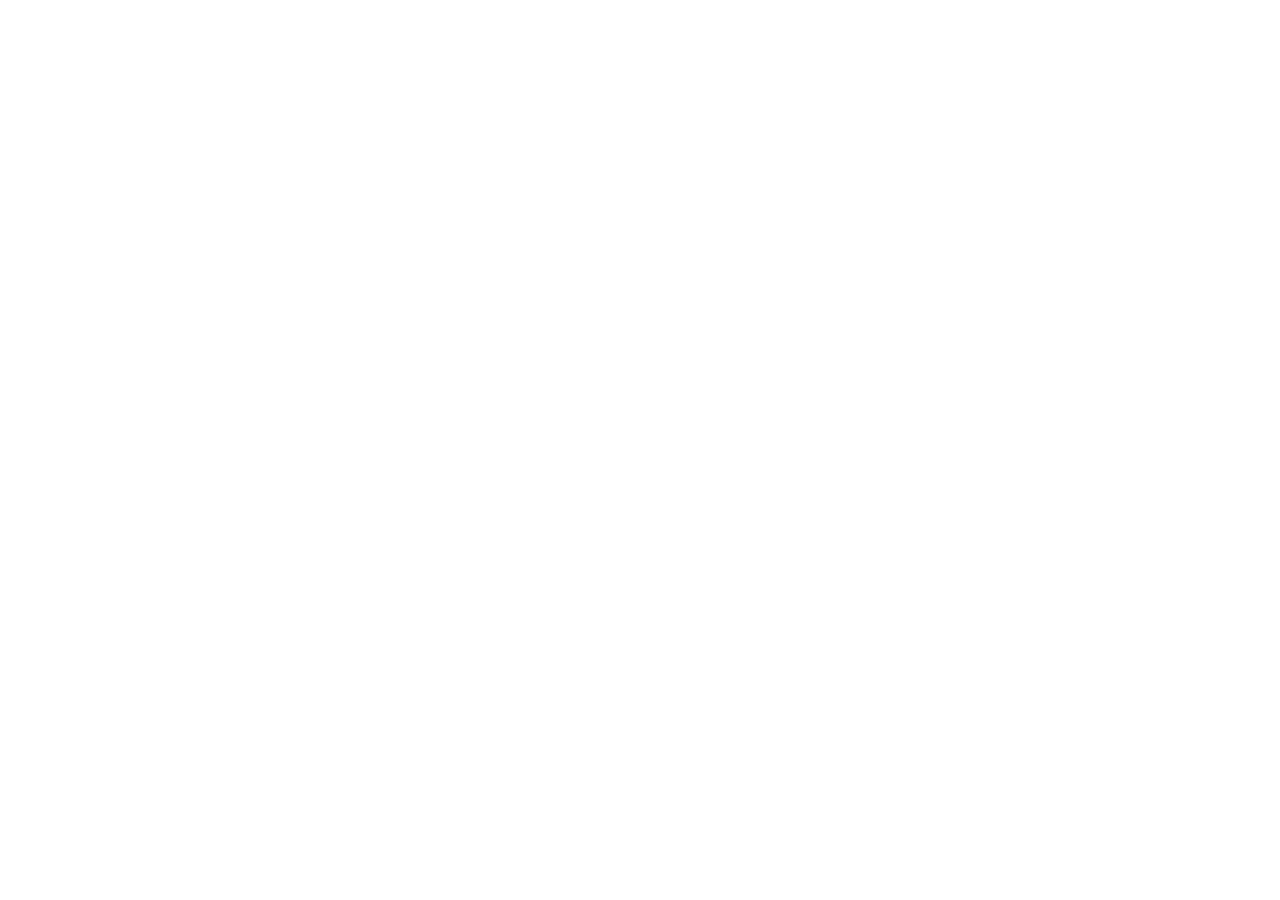
==== simulation/index.html @ abfbb619 "https://virtual-labs.github.io/exp-greedy-knapsack-dei click on the link to test your code." ====
<!DOCTYPE html>
<html>
<head>
	<!-- Add CSS at the head of HTML file -->
    <link rel="stylesheet" href="./css/main.css">
</head>
<body>
		<!-- Your code goes here-->

	<!-- Add JS at the bottom of HTML file --> 
        <script src="./js/main.js"></script>
<script src="../assets/js/iframeResize.js"></script>
        
        </body>
</html>
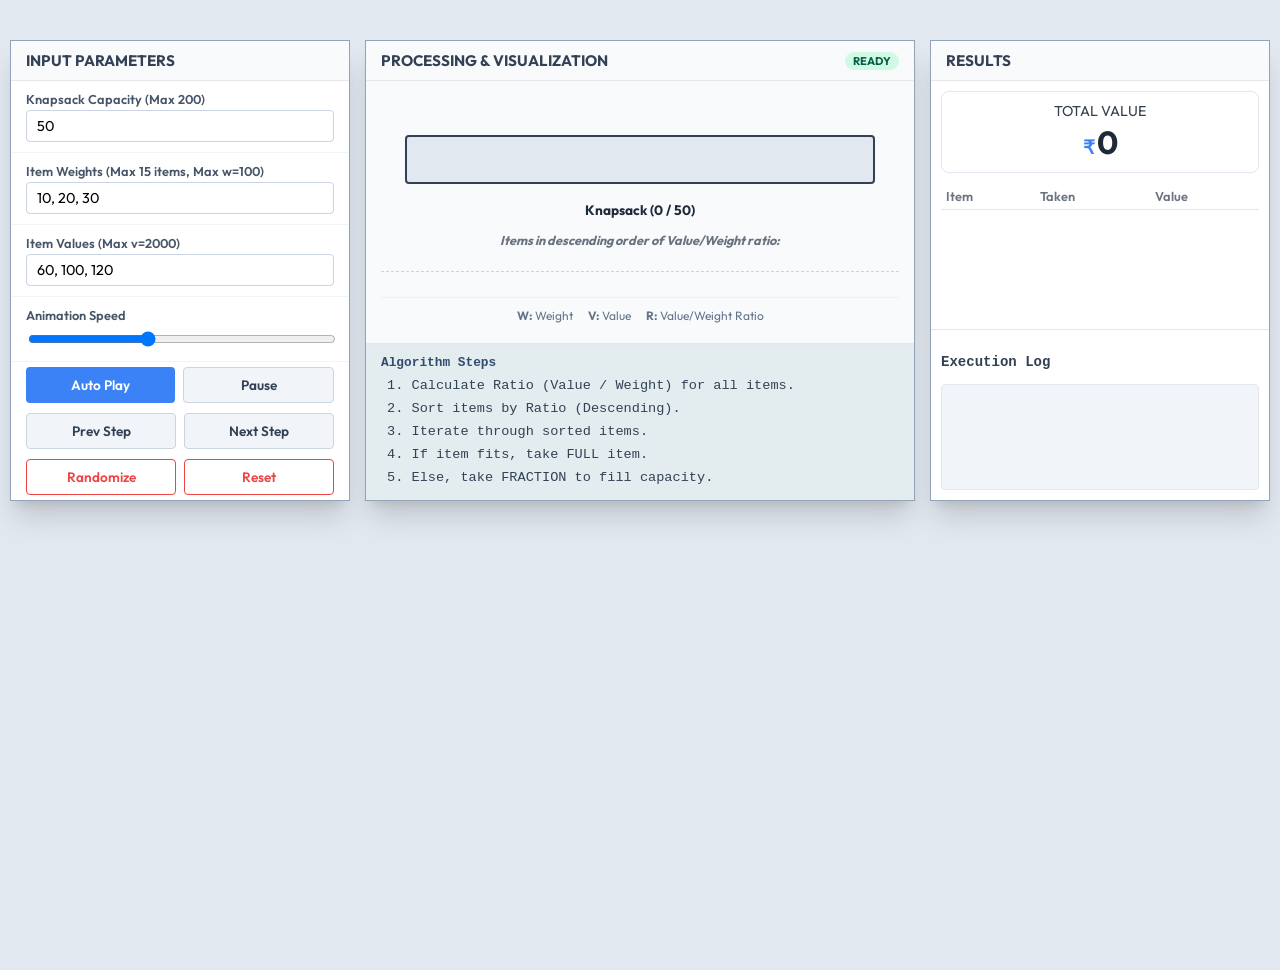
==== commit 378c84a8: "https://virtual-labs.github.io/exp-greedy-knapsack-dei click on the link to test your code." ====
--- a/simulation/index.html
+++ b/simulation/index.html
@@ -1,15 +1,199 @@
-<!DOCTYPE html>
-<html>
-<head>
-	<!-- Add CSS at the head of HTML file -->
-    <link rel="stylesheet" href="./css/main.css">
-</head>
-<body>
-		<!-- Your code goes here-->
-
-	<!-- Add JS at the bottom of HTML file --> 
-        <script src="./js/main.js"></script>
+<!DOCTYPE html>
+<html lang="en">
+
+<head>
+	<meta charset="UTF-8">
+	<meta name="viewport" content="width=device-width, initial-scale=1.0">
+	<title>Fractional Knapsack Simulation</title>
+
+	<!-- Google Fonts -->
+	<link rel="preconnect" href="https://fonts.googleapis.com">
+	<link rel="preconnect" href="https://fonts.gstatic.com" crossorigin>
+	<link href="https://fonts.googleapis.com/css2?family=Outfit:wght@300;400;600;700&display=swap" rel="stylesheet">
+
+	<link rel="stylesheet" href="css/main.css">
+</head>
+
+<body>
+
+<!-- Knapsack Explanation Popup -->
+<div id="knapsackPopup" style="
+    display:none;
+    position: absolute;
+    top: 10px;
+    left: 50%;
+    transform: translateX(-50%);
+    background: #ffffff;
+    border: 2px solid #3b82f6;
+    border-radius: 8px;
+    box-shadow: 0 10px 25px rgba(0,0,0,0.25);
+    padding: 16px 18px;
+    width: 420px;
+    z-index: 50;
+">
+    <h3 style="margin:0 0 8px;color:#1e40af;">
+        Why is the Knapsack not fully filled?
+    </h3>
+
+    <p style="font-size:0.85rem; color:#334155; line-height:1.5; margin:0;">
+        The total weight of all available items is
+        <b>less than the knapsack capacity</b>.
+        Since no more items are available (even fractionally),
+        the knapsack remains partially empty.
+    </p>
+
+    <p style="font-size:0.85rem; color:#334155; line-height:1.5;">
+        This is a <b>valid optimal outcome</b> in the Fractional Knapsack algorithm.
+    </p>
+
+    <div style="text-align:right;">
+        <button onclick="closeKnapsackPopup()" style="
+            padding:5px 12px;
+            background:#3b82f6;
+            color:white;
+            border:none;
+            border-radius:4px;
+            cursor:pointer;
+            font-size:0.8rem;
+        ">
+            OK
+        </button>
+    </div>
+</div>
+
+
+<body>
+
+	<div class="app-container">
+		<div class="main-grid">
+
+			<!-- INPUT PANEL -->
+			<div class="glass-panel input-panel">
+				<div class="panel-header">
+					<h2>Input Parameters</h2>
+				</div>
+
+				<div class="input-group">
+					<label for="capacity">Knapsack Capacity (Max 200)</label>
+					<input type="number" id="capacity" value="50" min="1" max="200" placeholder="1-200">
+				</div>
+
+				<div class="input-group">
+					<label for="weights">Item Weights (Max 15 items, Max w=100)</label>
+					<input type="text" id="weights" value="10, 20, 30" placeholder="e.g. 10, 20, 30">
+				</div>
+
+				<div class="input-group">
+					<label for="values">Item Values (Max v=2000)</label>
+					<input type="text" id="values" value="60, 100, 120" placeholder="e.g. 60, 100, 120">
+				</div>
+
+				<div class="input-group">
+					<label for="speedRange">Animation Speed</label>
+					<input type="range" id="speedSlider" min="50" max="2000" step="1" value="800" />
+
+					<div class="range-labels">
+					</div>
+				</div>
+
+				<div class="btn-group">
+					<button id="autoPlayBtn" class="primary-btn">Auto Play</button>
+					<button id="pauseBtn" class="secondary-btn">Pause</button>
+				</div>
+				<div class="btn-group sub-controls">
+					<button id="prevBtn" class="secondary-btn">Prev Step</button>
+					<button id="nextBtn" class="secondary-btn">Next Step</button>
+				</div>
+				<div class="btn-group">
+					<button id="randomBtn" class="outline-btn">Randomize</button>
+					<button id="resetBtn" class="outline-btn">Reset</button>
+				</div>
+			</div>
+
+			<!-- PROCESSING PANEL -->
+			<div class="glass-panel processing-panel">
+				<div class="panel-header">
+					<h2>Processing & Visualization</h2>
+					<span id="statusTag" class="status-tag">Ready</span>
+				</div>
+
+				<div class="viz-container" id="vizContainer">
+
+					<div class="items-pool-section">
+						<div class="section-label">Items in descending order of Value/Weight ratio:</div>
+						<div id="itemsContainer" class="items-row">
+							<!-- JS will inject items here -->
+						</div>
+					</div>
+
+					<div class="knapsack-wrapper">
+						<div class="knapsack-container">
+							<div id="knapsackFill" class="knapsack-fill"></div>
+						</div>
+						<div class="knapsack-label">Knapsack (<span id="currentWeightDisplay">0</span> / <span
+								id="capacityDisplay">50</span>)</div>
+					</div>
+
+					<div class="viz-legend">
+						<span><b>W:</b> Weight</span>
+						<span><b>V:</b> Value</span>
+						<span><b>R:</b> Value/Weight Ratio</span>
+					</div>
+				</div>
+
+				<!-- Algorithm Steps -->
+				<div class="pseudocode-section">
+					<h3>Algorithm Steps</h3>
+					<ul class="steps-list">
+						<li id="step-0">1. Calculate Ratio (Value / Weight) for all items.</li>
+						<li id="step-1">2. Sort items by Ratio (Descending).</li>
+						<li id="step-2">3. Iterate through sorted items.</li>
+						<li id="step-3">4. If item fits, take FULL item.</li>
+						<li id="step-4">5. Else, take FRACTION to fill capacity.</li>
+					</ul>
+				</div>
+			</div>
+
+			<!-- OUTPUT PANEL -->
+			<div class="glass-panel output-panel">
+				<div class="panel-header">
+					<h2>Results</h2>
+				</div>
+
+				<div class="result-card">
+					<h3>Total Value</h3>
+					<div id="totalValueCheck" class="total-value">0</div>
+				</div>
+
+				<div class="result-details">
+					<div id="resultList" class="result-list">
+						<!-- Table will go here -->
+						<table class="result-table">
+							<thead>
+								<tr>
+									<th>Item</th>
+									<th>Taken</th>
+									<th>Value</th>
+								</tr>
+							</thead>
+							<tbody id="resultBody">
+							</tbody>
+						</table>
+					</div>
+				</div>
+
+				<div class="log-console">
+					<h3>Execution Log</h3>
+					<div id="logArea" class="log-area"></div>
+				</div>
+			</div>
+
+		</div>
+	</div>
+
+	<script src="js/main.js"></script>
 <script src="../assets/js/iframeResize.js"></script>
         
-        </body>
-</html>
+        </body>
+
+</html>
--- a/simulation/css/main.css
+++ b/simulation/css/main.css
@@ -0,0 +1,590 @@
+:root {
+    --primary-color: #3b82f6;
+    --primary-hover: #2563eb;
+    --secondary-color: #64748b;
+    --accent-color: #0ea5e9;
+    --panel-bg: #ffffff;
+    --text-main: #1f2937;
+    --text-muted: #6b7280;
+    --border-color: #e5e7eb;
+    --shadow: 0 4px 6px -1px rgba(0, 0, 0, 0.1), 0 2px 4px -1px rgba(0, 0, 0, 0.06);
+    --radius: 8px;
+    --font-heading: 'Outfit', sans-serif;
+    --font-body: 'Outfit', sans-serif;
+}
+
+body {
+    margin: 0;
+    padding: 0;
+    font-family: var(--font-body);
+    background: #e2e8f0;
+    /* Darker background for better contrast */
+    background-size: cover;
+    background-attachment: fixed;
+    background-position: center 6px;
+    color: var(--text-main);
+    min-height: 100vh;
+    overflow-x: hidden;
+    overflow-y: auto;
+}
+
+/* MAIN LAYOUT */
+.app-container {
+    max-width: 1400px;
+    margin: 30px auto 40px auto;
+    padding: 10px;
+    display: flex;
+    flex-direction: column;
+    min-height: 100vh;
+    box-sizing: border-box;
+    justify-content: flex-start;
+}
+
+.main-grid {
+    display: grid;
+    grid-template-columns: 340px 1fr 340px;
+    gap: 15px;
+    /* Reduced gap */
+    min-height: auto;
+    overflow: visible;
+}
+
+/* PANELS */
+.glass-panel {
+    background: var(--panel-bg);
+    box-shadow: 0 20px 25px -5px rgba(0, 0, 0, 0.15), 0 8px 10px -6px rgba(0, 0, 0, 0.1);
+    /* Stronger shadow */
+    border: 1px solid #94a3b8;
+    /* Darker border */
+    display: flex;
+    flex-direction: column;
+    overflow: visible;
+    /* Reduced min heights specifically */
+}
+
+.panel-header {
+    padding: 10px 15px;
+    /* Compact */
+    background: #f8fafc;
+    border-bottom: 1px solid var(--border-color);
+    display: flex;
+    justify-content: space-between;
+    align-items: center;
+}
+
+.panel-header h2 {
+    margin: 0;
+    font-size: 0.95rem;
+    /* Slightly smaller */
+    font-weight: 700;
+    color: #334155;
+    text-transform: uppercase;
+}
+
+/* INPUT STYLES */
+.input-panel {
+    padding: 0;
+}
+
+.input-panel .input-group {
+    padding: 10px 15px;
+    /* Compact */
+    border-bottom: 1px solid #f1f5f9;
+}
+
+.input-panel label {
+    display: block;
+    margin-bottom: 3px;
+    font-size: 0.8rem;
+    font-weight: 600;
+    color: #475569;
+}
+
+.input-panel input[type="text"],
+.input-panel input[type="number"] {
+    width: 100%;
+    padding: 6px 10px;
+    border: 1px solid #cbd5e1;
+    border-radius: 4px;
+    font-family: var(--font-body);
+    font-size: 0.9rem;
+    outline: none;
+    box-sizing: border-box;
+    background: #ffffff;
+}
+
+input[type="range"] {
+    width: 100%;
+    margin-top: 5px;
+    cursor: pointer;
+}
+
+/* BUTTONS */
+.btn-group {
+    padding: 5px 15px;
+    display: flex;
+    gap: 8px;
+    justify-content: stretch;
+}
+
+.sub-controls {
+    padding: 5px 15px;
+}
+
+button {
+    padding: 8px;
+    border: none;
+    border-radius: 4px;
+    font-family: var(--font-body);
+    font-weight: 600;
+    cursor: pointer;
+    font-size: 0.85rem;
+    flex: 1;
+}
+
+.primary-btn {
+    background: var(--primary-color);
+    color: white;
+}
+
+.primary-btn:hover {
+    background: var(--primary-hover);
+}
+
+.secondary-btn {
+    background: #f1f5f9;
+    color: #334155;
+    border: 1px solid #cbd5e1;
+}
+
+.secondary-btn:hover {
+    background: #e2e8f0;
+}
+
+.outline-btn {
+    background: white;
+    border: 1px solid #ef4444;
+    color: #ef4444;
+}
+
+.outline-btn:hover {
+    background: #fef2f2;
+}
+
+/* PROCESSING VISUALIZATION */
+.processing-panel {
+    display: flex;
+    flex-direction: column;
+}
+
+.viz-container {
+    flex: 2;
+    background: #f8fafc;
+    border-bottom: 1px solid var(--border-color);
+    display: flex;
+    flex-direction: column;
+    align-items: center;
+    justify-content: flex-start;
+    padding: 15px;
+    overflow-y: auto;
+    /* User request: Make middle section scrollable */
+    position: relative;
+    justify-content: start;
+    /* Reset from evenly */
+}
+
+.items-pool-section {
+    width: 100%;
+    border-bottom: 1px dashed #cbd5e1;
+    display: flex;
+    flex-direction: column;
+    align-items: center;
+    padding-bottom: 15px;
+    margin-bottom: 15px;
+    margin-top: 25px;
+    order: 2;
+}
+
+.section-label {
+    font-size: 0.8rem;
+    color: var(--text-muted);
+    margin-bottom: 8px;
+    font-weight: 700;
+    font-style: italic;
+    width: 100%;
+    text-align: center;
+}
+
+.items-row {
+    display: flex;
+    flex-wrap: wrap;
+    gap: 8px;
+    justify-content: center;
+}
+
+/* ITEM CARD */
+.item-card {
+    width: 60px;
+    /* Smaller */
+    background: white;
+    border: 1px solid #e2e8f0;
+    border-radius: 4px;
+    text-align: center;
+    padding: 4px;
+    box-shadow: 0 1px 2px rgba(0, 0, 0, 0.1);
+    transition: transform 0.2s;
+    display: flex;
+    flex-direction: column;
+    align-items: center;
+}
+
+.item-card.active {
+    border-color: var(--primary-color);
+    box-shadow: 0 0 0 2px var(--primary-color);
+    transform: translateY(-2px);
+}
+
+.item-card.taken {
+    background: #f0fdf4;
+    border-color: #22c55e;
+    opacity: 0.7;
+}
+
+.item-visual {
+    width: 100%;
+    height: 30px;
+    border-radius: 2px;
+    margin-bottom: 2px;
+    color: white;
+    font-size: 0.7rem;
+    display: flex;
+    align-items: center;
+    justify-content: center;
+    font-weight: bold;
+    flex-shrink: 0;
+}
+
+.item-info {
+    font-size: 0.65rem;
+    color: #334155;
+}
+
+.item-ratio {
+    font-size: 0.6rem;
+    color: var(--primary-color);
+    font-weight: 700;
+}
+
+/* KNAPSACK */
+.knapsack-wrapper {
+    display: flex;
+    flex-direction: column;
+    align-items: center;
+    width: 90%;
+    margin-bottom: 15px;
+    order: 1;
+}
+
+.knapsack-container {
+    width: 100%;
+    height: 40px;
+    /* Slightly smaller but not 35 */
+    border: 2px solid #334155;
+    border-radius: 4px;
+    background: #e2e8f0;
+    position: relative;
+    overflow: hidden;
+}
+
+.knapsack-fill {
+    height: 100%;
+    width: 0%;
+    background: repeating-linear-gradient(45deg, var(--accent-color), var(--accent-color) 10px, #0891b2 10px, #0891b2 20px);
+    transition: width 0.3s ease-in-out;
+}
+
+.knapsack-label {
+    position: absolute;
+    width: 100%;
+    text-align: center;
+    top: 50%;
+    transform: translateY(-50%);
+    font-weight: bold;
+    color: #0f172a;
+    pointer-events: none;
+    z-index: 5;
+    font-size: 0.8rem;
+}
+
+/* LEGEND */
+/* LEGEND */
+.viz-legend {
+    position: relative;
+    /* User preferred scrollable option with no overlap */
+    bottom: auto;
+    left: auto;
+    margin-top: 10px;
+    width: 100%;
+    display: flex;
+    justify-content: center;
+    gap: 15px;
+    background: transparent;
+    padding: 5px 0;
+    font-size: 0.75rem;
+    color: #64748b;
+    border-top: 1px dotted #e2e8f0;
+    padding-top: 10px;
+    order: 3;
+}
+
+
+
+/* PSEUDOCODE - COMPACT */
+.pseudocode-section {
+    flex: 0 0 auto;
+    background: #e3edf0;
+    color: #334155;
+    padding: 10px 15px;
+    font-family: 'Consolas', monospace;
+    font-size: 0.85rem;
+    overflow-y: visible;
+    border-top: 1px solid var(--border-color);
+    height: auto;
+    /* Restored from fixed 140px */
+}
+
+.pseudocode-section h3 {
+    display: block;
+    margin: 0 0 5px 0;
+    font-size: 0.8rem;
+    color: #324c70;
+}
+
+.steps-list {
+    list-style: none;
+    padding: 0;
+    margin: 0;
+}
+
+.steps-list li {
+    padding: 3px 6px;
+    margin-bottom: 2px;
+    border-radius: 2px;
+}
+
+.steps-list li.active-step {
+    background: #3b82f6;
+    color: white;
+}
+
+/* OUTPUT */
+.output-panel .result-card {
+    text-align: center;
+    padding: 10px;
+    background: white;
+    border: 1px solid #e2e8f0;
+    color: var(--text-main);
+    margin: 10px;
+    border-radius: 8px;
+}
+
+.total-value {
+    font-size: 2rem;
+    font-weight: 700;
+    margin-top: 2px;
+    display: flex;
+    justify-content: center;
+    align-items: baseline;
+}
+
+.total-value::before {
+    content: '₹';
+    color: var(--primary-color);
+    font-size: 1.2rem;
+    margin-right: 2px;
+}
+
+.result-card h3 {
+    margin: 0;
+    font-weight: 400;
+    font-size: 0.9rem;
+    opacity: 0.9;
+    text-transform: uppercase;
+}
+
+.result-details {
+    padding: 0 10px;
+    flex: 1;
+    overflow-y: auto;
+    display: flex;
+    flex-direction: column;
+}
+
+/* RESULT TABLE STYLE */
+.result-table {
+    width: 100%;
+    border-collapse: collapse;
+    font-size: 0.8rem;
+}
+
+.result-table th,
+.result-table td {
+    padding: 5px;
+    border-bottom: 1px solid #e2e8f0;
+    text-align: left;
+}
+
+.result-table th {
+    font-weight: 600;
+    color: var(--text-muted);
+}
+
+.result-table td:last-child {
+    text-align: right;
+    font-weight: 600;
+}
+
+/* LOGS */
+.log-console {
+    background: #ffffff;
+    color: #334155;
+    font-family: 'Consolas', monospace;
+    font-size: 0.75rem;
+    padding: 10px;
+    border-top: 1px solid #e2e8f0;
+    height: 150px;
+    /* Restored from 90px */
+    display: flex;
+    flex-direction: column;
+}
+
+.log-area {
+    background: #f1f5f9;
+    border: 1px solid #e2e8f0;
+    border-radius: 4px;
+    padding: 4px;
+    flex: 1;
+    overflow-y: auto;
+}
+
+.status-tag {
+    background: #d1fae5;
+    color: #065f46;
+    padding: 2px 8px;
+    border-radius: 99px;
+    font-size: 0.7rem;
+    font-weight: 700;
+    text-transform: uppercase;
+}
+
+@media (max-width: 1100px) {
+    .main-grid {
+        grid-template-columns: 1fr;
+        overflow: visible;
+    }
+
+    .app-container {
+        height: auto;
+    }
+}
+
+@media (max-width: 768px) {
+    .app-container {
+        margin: 12px 8px 40px;
+    }
+
+    .main-grid {
+        grid-template-columns: 1fr;
+        gap: 12px;
+    }
+
+    .glass-panel {
+        min-height: auto;
+    }
+
+    .processing-panel .viz-container,
+    .result-details,
+    .log-console {
+        max-height: none;
+        overflow: visible;
+    }
+
+    .log-console {
+        height: 170px;
+    }
+
+    #knapsackPopup {
+        position: fixed;
+        top: 8px;
+        left: 50%;
+        transform: translateX(-50%);
+        width: calc(100% - 20px);
+        max-width: 420px;
+        z-index: 999;
+    }
+}
+
+
+
+
+.knapsack-wrapper {
+    display: flex;
+    flex-direction: column;
+    align-items: center;
+    margin-top: auto;
+    width: 90%;
+    margin-bottom: 10px;
+}
+
+.knapsack-container {
+    width: 100%;
+    height: 45px;
+    border: 2px solid #334155;
+    border-radius: 4px;
+    background: #e2e8f0;
+    position: relative;
+    overflow: hidden;
+}
+
+.knapsack-fill {
+    height: 100%;
+    width: 0%;
+    background: transparent;
+    transition: width 0.3s ease-in-out;
+    display: flex;
+    position: absolute;
+    top: 0;
+    left: 0;
+    z-index: 1;
+}
+
+.knapsack-label {
+    position: relative;
+    width: 100%;
+    text-align: center;
+    font-weight: 700;
+    color: #1e293b;
+    /* Darker for visibility */
+    font-size: 0.85rem;
+    margin-top: -5px;
+    margin-bottom: 0px;
+    z-index: 10;
+    /* High z-index to ensure visibility */
+}
+
+/* Faded button style */
+button.faded {
+    opacity: 0.4;
+    pointer-events: none;
+    cursor: not-allowed;
+}
+
+button {
+    transition: opacity 0.3s ease;
+}
+.knapsack-container {
+    cursor: default;
+}
+.processing-panel {
+    position: relative;   /* anchor for popup */
+}
